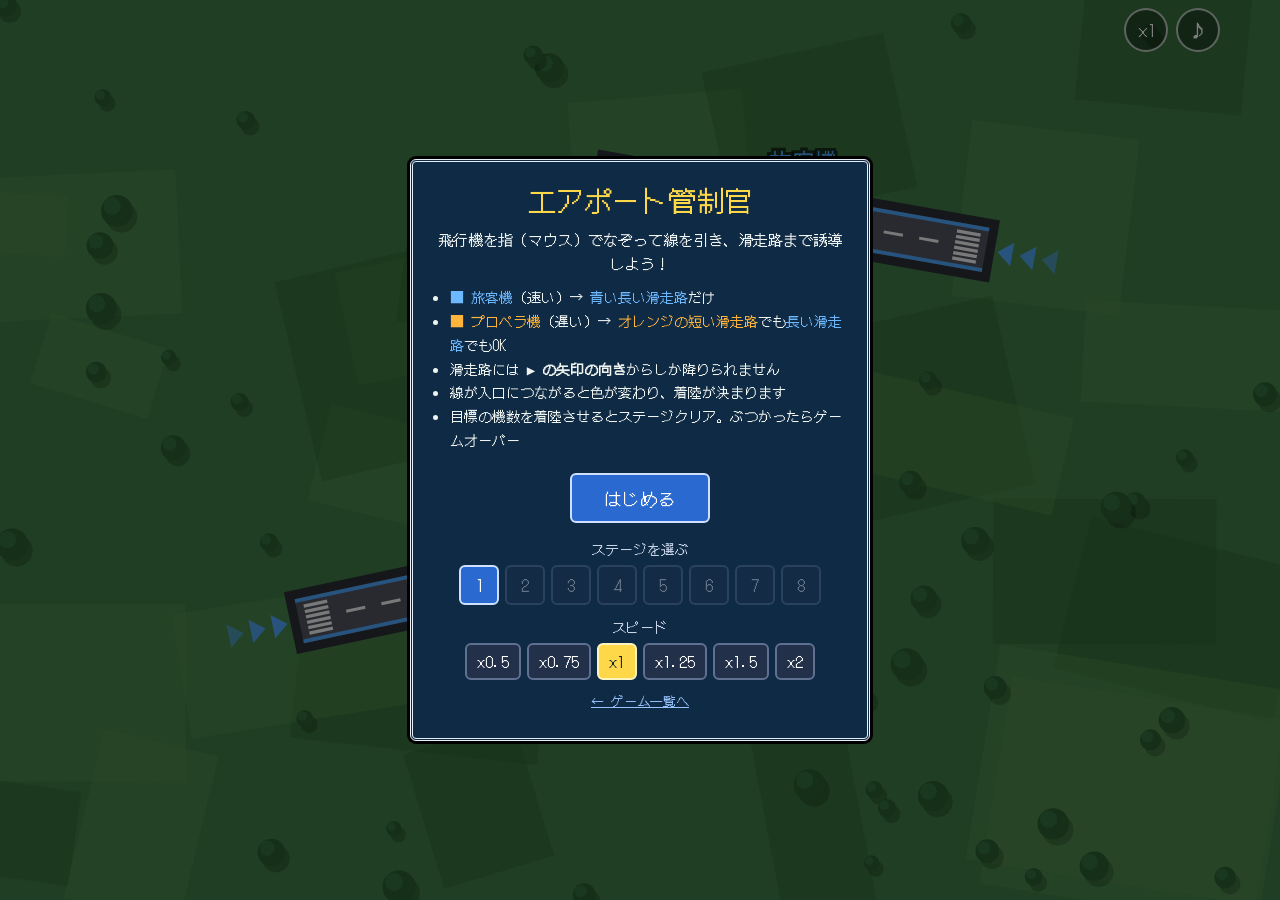
==== airport-controller/index.html @ 71cf4db5 "Rename Airport Line to エアポート管制官 (airport-controller/) Move linedraw/ to airport-controller/ and reti" ====
<!DOCTYPE html>
<html lang="ja">
<head>
<meta charset="utf-8">
<meta name="viewport" content="width=device-width, initial-scale=1, maximum-scale=1, user-scalable=no, viewport-fit=cover">
<meta name="apple-mobile-web-app-capable" content="yes">
<meta name="mobile-web-app-capable" content="yes">
<meta name="theme-color" content="#2f6b3a">
<title>エアポート管制官</title>
<link rel="preconnect" href="https://fonts.googleapis.com">
<link href="https://fonts.googleapis.com/css2?family=DotGothic16&display=swap" rel="stylesheet">
<link rel="stylesheet" href="style.css?v=1.4">
</head>
<body>
<canvas id="screen"></canvas>
<div id="buttons">
  <button id="speed" title="スピード（+ / -）">×1</button>
  <button id="sound" title="音のオン・オフ">♪</button>
  <button id="pause" title="ポーズ（P / Esc）">Ⅱ</button>
</div>
<div id="overlay"></div>
<script src="game.js?v=1.4"></script>
</body>
</html>
---- airport-controller/style.css ----
* { box-sizing: border-box; }
html, body {
  margin: 0; height: 100%; overflow: hidden;
  background: #1d3a24;
  color: #f0f4f0;
  font-family: 'DotGothic16', 'MS Gothic', monospace;
  -webkit-user-select: none; user-select: none;
  -webkit-touch-callout: none; -webkit-tap-highlight-color: transparent;
}
#screen {
  position: fixed; inset: 0;
  width: 100vw; height: 100vh; height: 100dvh;
  display: block; touch-action: none;
}
#buttons {
  position: fixed; z-index: 2;
  top: calc(8px + env(safe-area-inset-top)); right: calc(8px + env(safe-area-inset-right));
  display: flex; gap: 8px;
}
#buttons button {
  width: 44px; height: 44px; border-radius: 50%;
  border: 2px solid rgba(255,255,255,0.7); background: rgba(0,0,0,0.35);
  color: #fff; font: inherit; font-size: 18px; cursor: pointer; padding: 0;
}
#buttons #speed { width: auto; min-width: 44px; padding: 0 8px; border-radius: 22px; font-size: 16px; }
#buttons button.off { opacity: 0.45; text-decoration: line-through; }
#overlay {
  position: fixed; inset: 0; z-index: 3;
  display: flex; align-items: center; justify-content: center;
  background: rgba(0, 0, 0, 0.5); padding: 16px;
}
#overlay.hidden { display: none; }
.panel {
  width: 100%; max-width: 460px; max-height: 100%; overflow: auto;
  background: #0f2a44; border: 3px double #e8eef8; border-radius: 6px;
  padding: 18px 20px; box-shadow: 0 0 0 3px #000;
  text-align: center;
}
.panel h1 { margin: 0 0 4px; font-size: 28px; font-weight: normal; color: #ffd84a; }
.panel h2 { margin: 0 0 8px; font-size: 22px; font-weight: normal; color: #ff7a6a; }
.panel p { margin: 8px 0; font-size: 15px; line-height: 1.6; }
.panel .rules { text-align: left; font-size: 14px; line-height: 1.7; margin: 10px 0 14px; padding-left: 1.2em; }
.panel .score { font-size: 22px; color: #ffd84a; }
.jet { color: #6db8ff; }
.prop { color: #ffb43c; }
.panel button {
  margin: 6px; min-width: 140px; padding: 10px 18px;
  font: inherit; font-size: 18px; color: #fff; cursor: pointer;
  background: #2a6ad0; border: 2px solid #cfe0ff; border-radius: 6px;
}
.panel button.sub { background: #34405a; border-color: #8090b0; font-size: 15px; }
.panel a { color: #9ac4ff; font-size: 13px; }
.panel .goal { font-size: 18px; }
.panel .note { color: #ffe9a0; }
.panel .stages { margin-top: 10px; font-size: 14px; color: #c8d4e8; }
.panel .stages div { display: flex; flex-wrap: wrap; justify-content: center; gap: 6px; margin-top: 6px; }
.panel button.st {
  margin: 0; min-width: 40px; padding: 6px 0; font-size: 16px;
  background: #22304a; border-color: #607090;
}
.panel button.st.on { background: #2a6ad0; border-color: #cfe0ff; }
.panel button.st:disabled { opacity: 0.35; cursor: default; }
.panel .speeds { margin-top: 12px; font-size: 14px; color: #c8d4e8; }
.panel .speeds div { display: flex; flex-wrap: wrap; justify-content: center; gap: 6px; margin-top: 6px; }
.panel button.sp {
  margin: 0; min-width: 0; padding: 6px 10px; font-size: 15px;
  background: #22304a; border-color: #607090;
}
.panel button.sp.on { background: #ffd84a; border-color: #fff4c0; color: #10203a; }
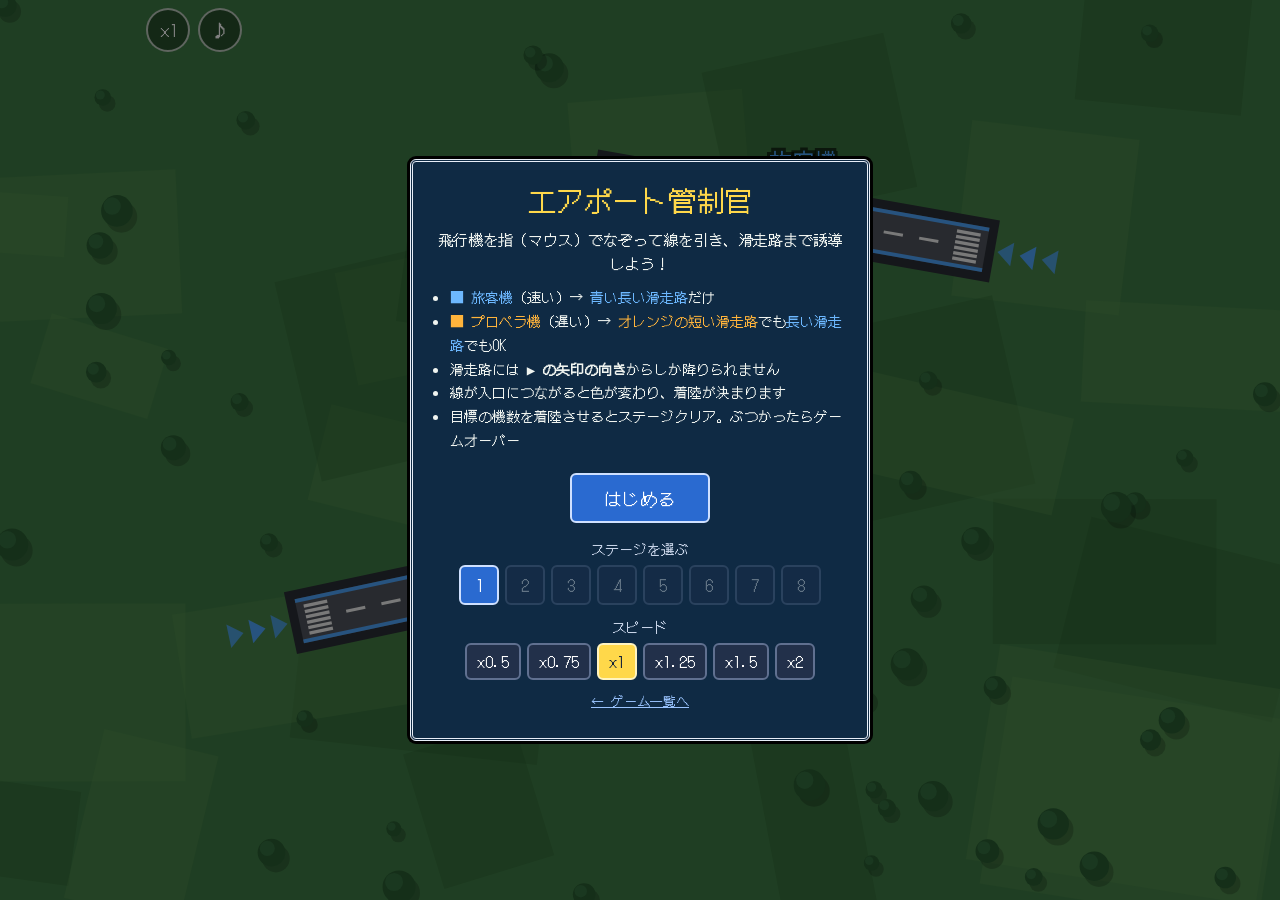
==== commit 946d8595: "エアポート管制官：ボタンを左上の表示の横へ移し、iPhoneで操作しやすくする - ♪・Ⅱ ボタンを右上から「着陸 x / y」の表示の横へ移動 - ボタンと表示の下には飛行機が出てこないようにする " ====
--- a/airport-controller/index.html
+++ b/airport-controller/index.html
@@ -9,7 +9,7 @@
 <title>エアポート管制官</title>
 <link rel="preconnect" href="https://fonts.googleapis.com">
 <link href="https://fonts.googleapis.com/css2?family=DotGothic16&display=swap" rel="stylesheet">
-<link rel="stylesheet" href="style.css?v=1.4">
+<link rel="stylesheet" href="style.css?v=1.5">
 </head>
 <body>
 <canvas id="screen"></canvas>
@@ -19,6 +19,6 @@
   <button id="pause" title="ポーズ（P / Esc）">Ⅱ</button>
 </div>
 <div id="overlay"></div>
-<script src="game.js?v=1.4"></script>
+<script src="game.js?v=1.5"></script>
 </body>
 </html>
--- a/airport-controller/style.css
+++ b/airport-controller/style.css
@@ -14,9 +14,13 @@
 }
 #buttons {
   position: fixed; z-index: 2;
-  top: calc(8px + env(safe-area-inset-top)); right: calc(8px + env(safe-area-inset-right));
+  /* 左上の「着陸 x / y」の表示の横に置く（上の端から入ってくる飛行機の邪魔をしないように）。
+     game.js の HUD_W と合わせる */
+  top: calc(8px + env(safe-area-inset-top)); left: calc(146px + env(safe-area-inset-left));
   display: flex; gap: 8px;
 }
+#buttons.playing #speed { display: none; } /* 遊んでいる間は押し間違えないように隠す（ポーズ画面で変えられる） */
+#buttons button, #overlay { touch-action: manipulation; }
 #buttons button {
   width: 44px; height: 44px; border-radius: 50%;
   border: 2px solid rgba(255,255,255,0.7); background: rgba(0,0,0,0.35);
@@ -27,7 +31,9 @@
 #overlay {
   position: fixed; inset: 0; z-index: 3;
   display: flex; align-items: center; justify-content: center;
-  background: rgba(0, 0, 0, 0.5); padding: 16px;
+  background: rgba(0, 0, 0, 0.5);
+  padding: calc(16px + env(safe-area-inset-top)) calc(16px + env(safe-area-inset-right))
+    calc(16px + env(safe-area-inset-bottom)) calc(16px + env(safe-area-inset-left));
 }
 #overlay.hidden { display: none; }
 .panel {
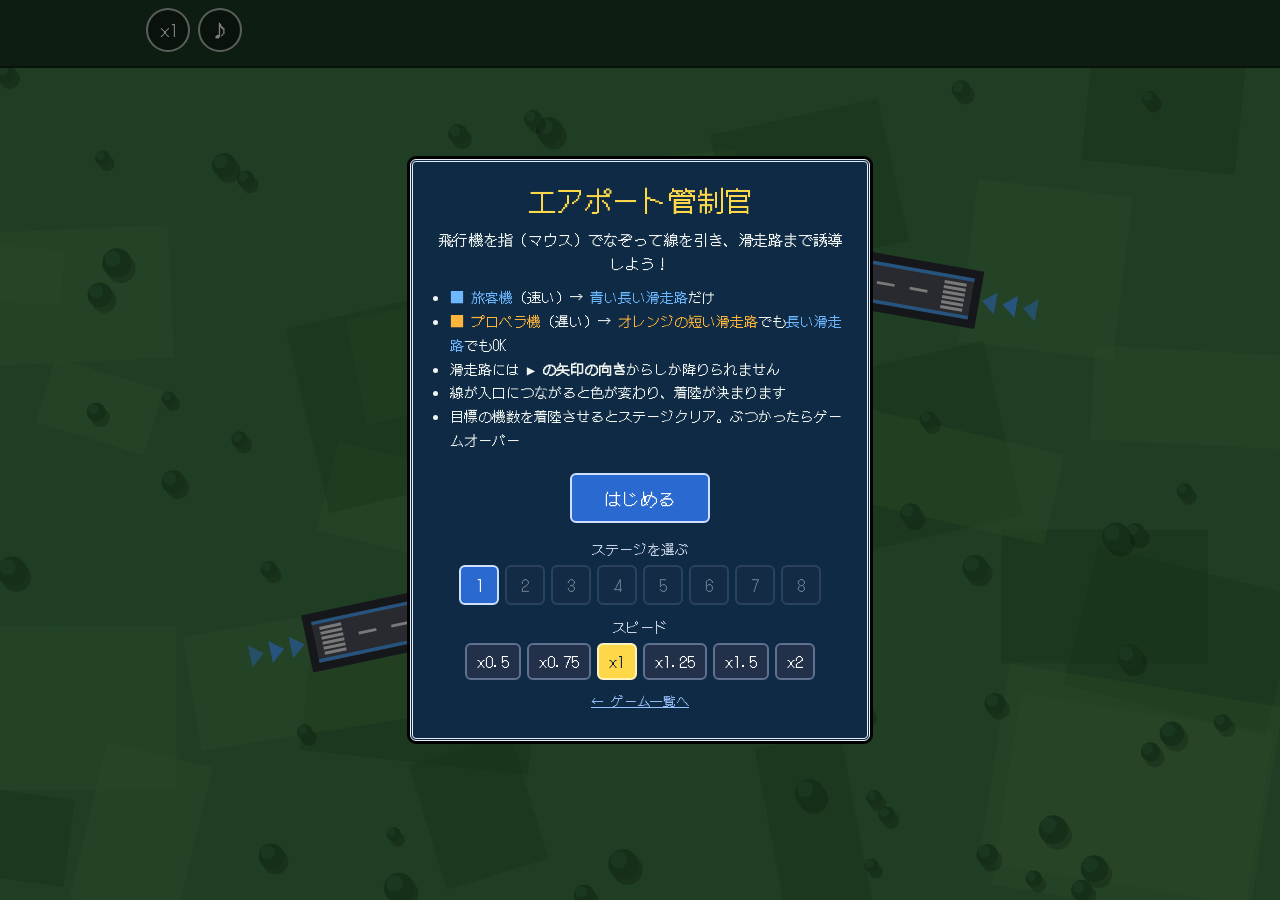
==== commit 147e59da: "エアポート管制官：画面の上に帯を作り、表示とボタンをそこへ置く - 上に高さ 68px（＋ノッチの余白）の帯を作り、着陸数とボタンを帯に置く - 飛行機が飛ぶ場所は帯・ノッチ・ホームバーをよけた残りに" ====
--- a/airport-controller/index.html
+++ b/airport-controller/index.html
@@ -9,7 +9,7 @@
 <title>エアポート管制官</title>
 <link rel="preconnect" href="https://fonts.googleapis.com">
 <link href="https://fonts.googleapis.com/css2?family=DotGothic16&display=swap" rel="stylesheet">
-<link rel="stylesheet" href="style.css?v=1.5">
+<link rel="stylesheet" href="style.css?v=1.6">
 </head>
 <body>
 <canvas id="screen"></canvas>
@@ -19,6 +19,6 @@
   <button id="pause" title="ポーズ（P / Esc）">Ⅱ</button>
 </div>
 <div id="overlay"></div>
-<script src="game.js?v=1.5"></script>
+<script src="game.js?v=1.6"></script>
 </body>
 </html>
